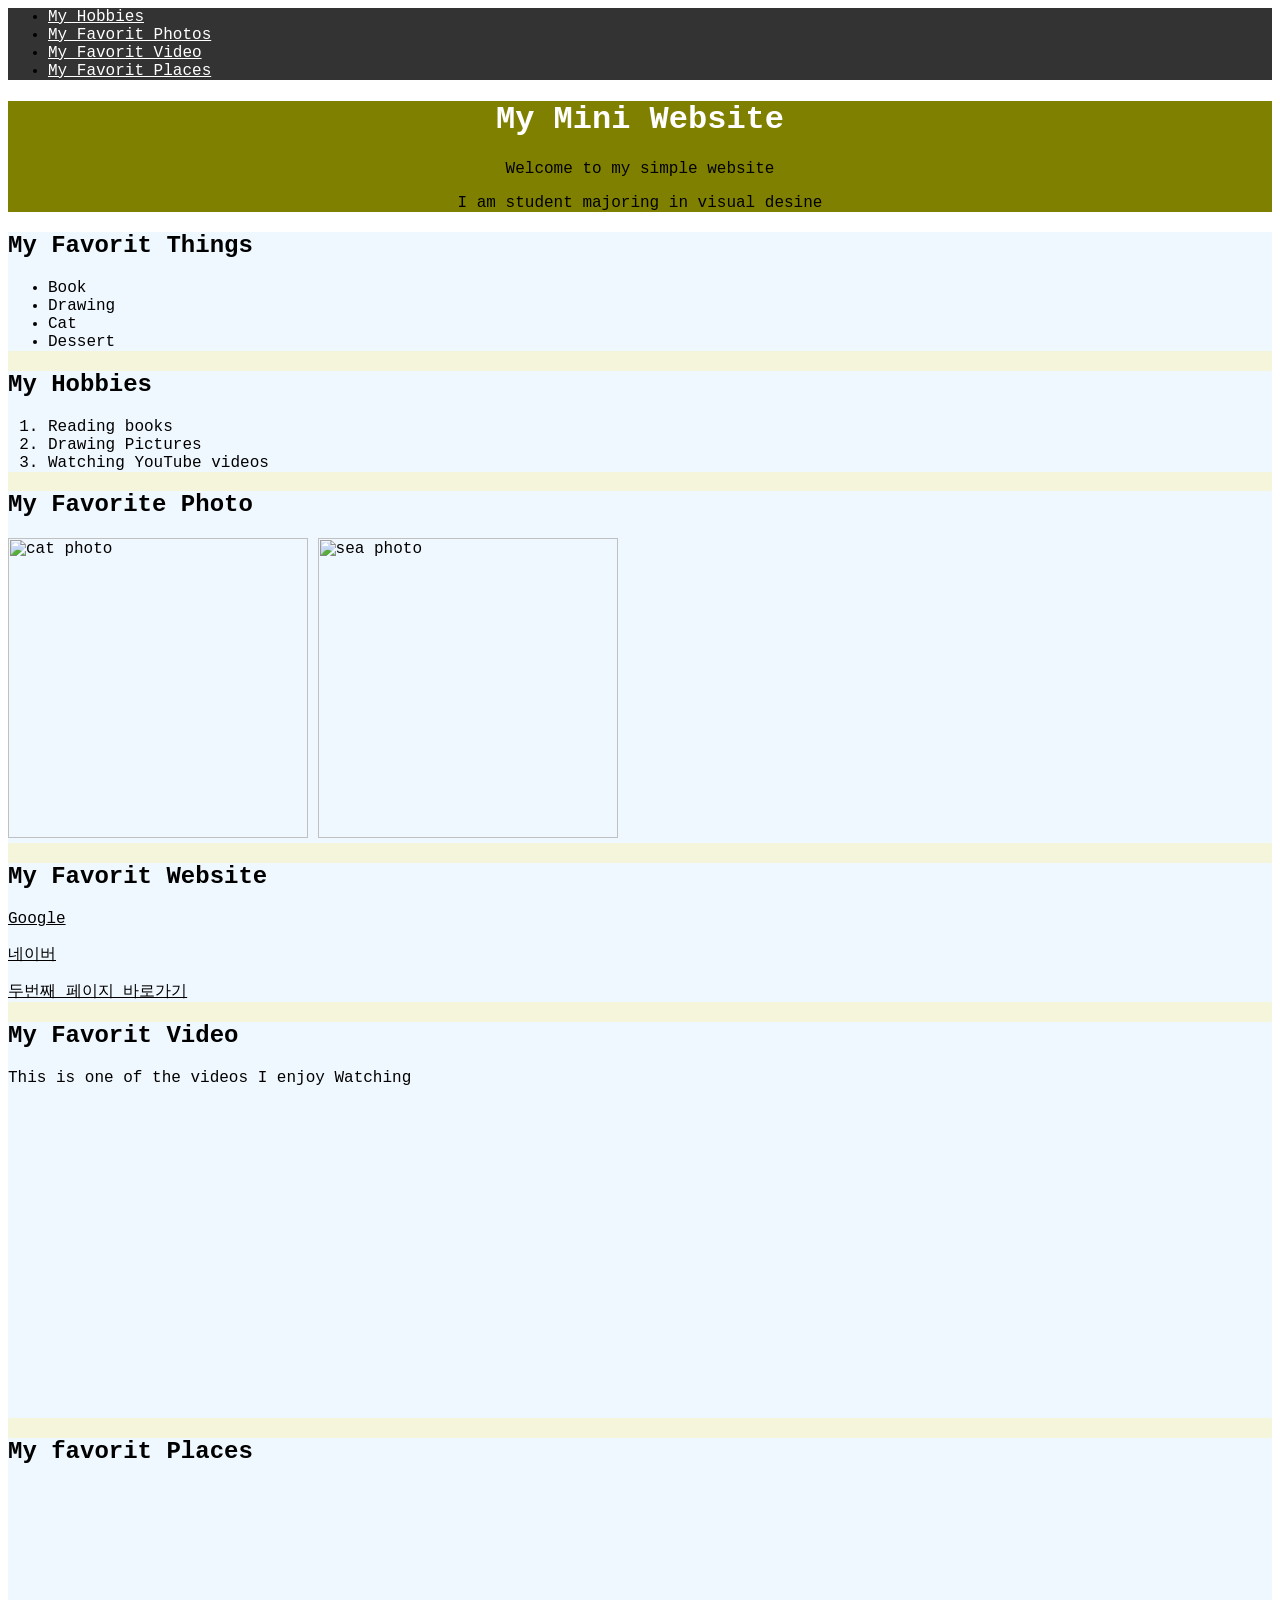
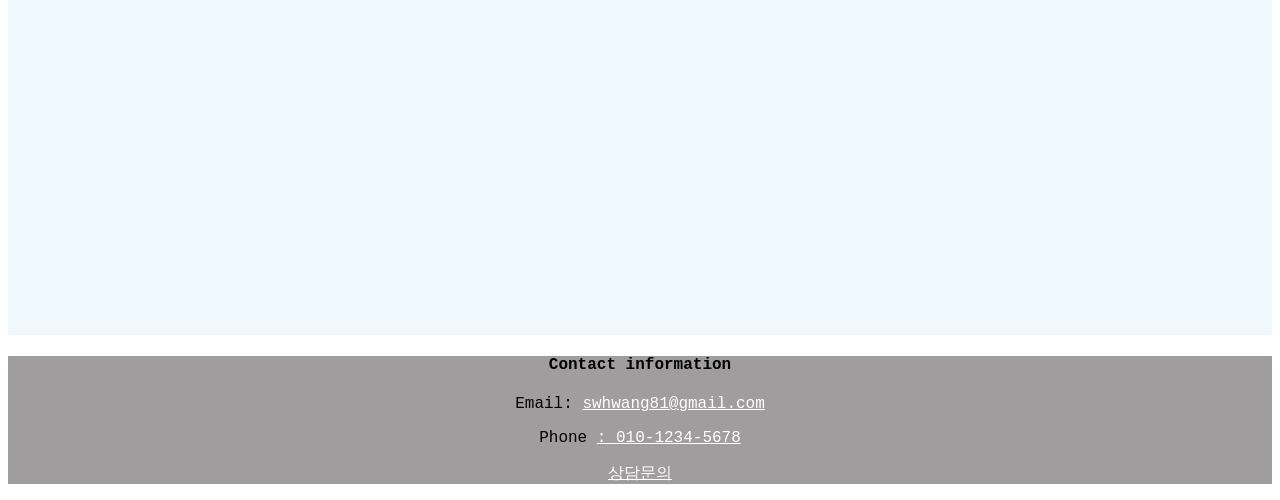
==== index.html @ 8080201d "Add files via upload" ====
<html>
    <head>
       <meta carset="utf-8">
       <title>My Mini Website</title>
       <link rel="stylesheet" href="style.css">
    
  </head>  
    <body>
<nav>
<ul>
  <li><a href="#hobby">My Hobbies</a></li>
  <li><a href="#photo">My Favorit Photos</a></li>
  <li><a href="#video">My Favorit Video</a></li>
  <li><a href="#place">My Favorit Places</a></li>
  </ul>
</nav>

<header>
      <h1>My Mini Website</h1>
      <p>Welcome to my simple website</p>
      <p>I am student majoring in visual desine</p>
</header>

<section>
  <article>
      <h2>My Favorit Things</h2>
      <ul>
        <li>Book</li>
        <li>Drawing</li>
        <li>Cat</li>
        <li>Dessert</li>
      </ul>
   </article>
   <article>
      <h2 id="hobby">My Hobbies</h2>
      <ol>
        <li>Reading books</li>
        <li>Drawing Pictures</li>
        <li>Watching YouTube videos</li>
      </ol>
   </article>
   <article>
      <h2 id="photo">My Favorite Photo</h2>
      <img src="images/cat/cat.jpg" width="300" alt="cat photo">
      <img src="sea.jpg" width="300" alt="sea photo">
     </article>

     <article>
      <h2>My Favorit Website</h2>
     <p> <a href="https://www.google.com/" target="_blank" style="color: #000000;">Google</a></p>
     <p> <a href="https://www.naver.com/" target="_blank" style="color: #000000;">네이버</a></p>
     <p> <a href="paga2.html" target="_blank" style="color: #000000;"> 두번째 페이지 바로가기 </a></p>
    </article>
    
    <article>
<h2 id="video">My Favorit Video </h2>
<p> This is one of the videos I enjoy Watching </p>
<iframe width="560" height="315" src="https://www.youtube.com/embed/oRscgsyiM8g?si=QsPyr2kkI1Cc04Ep" title="YouTube video player" frameborder="0" allow="accelerometer; autoplay; clipboard-write; encrypted-media; gyroscope; picture-in-picture; web-share" referrerpolicy="strict-origin-when-cross-origin" allowfullscreen></iframe>
</article>

<article>
<h2 id="place">My favorit Places</h2>
<iframe src="https://www.google.com/maps/embed?pb=!1m18!1m12!1m3!1d3258.2358694405157!2d128.89860257558252!3d35.250387372729406!2m3!1f0!2f0!3f0!3m2!1i1024!2i768!4f13.1!3m3!1m2!1s0x3568b8acfc25b357%3A0xc3d01c491a811dee!2z7J247KCc64yA7ZWZ6rWQIOq5gO2VtOy6oO2NvOyKpA!5e0!3m2!1sko!2skr!4v1774449583729!5m2!1sko!2skr" width="600" height="450" style="border:0;" allowfullscreen="" loading="lazy" referrerpolicy="no-referrer-when-downgrade"></iframe>
</article>
</section>

<footer>
<h4>Contact information</h4>
<p>Email: <a href= "mailto:swhwang81@gmail.com">swhwang81@gmail.com</a></p>
<p>Phone <a href="tel:010-1234-5678">: 010-1234-5678</a></p>
<p><a href="paga2.html" target="blank">상담문의</a></p>
</footer>

</body>
</html>
---- style.css ----
nav{
      background-color: #333;

      }

      header{

        background-color: olive;
        text-align: center;
      }
      section{
  background-color: beige;
      }

      footer{
        background-color: #9f9d9d;
        text-align: center;
      }

      article{
        background-color: aliceblue;
      }

      a{
      color: #ffffff;
      }

      h1{
        color: white;
      }

     *{
        font-family: 'Courier New', Courier, monospace;
        
     }
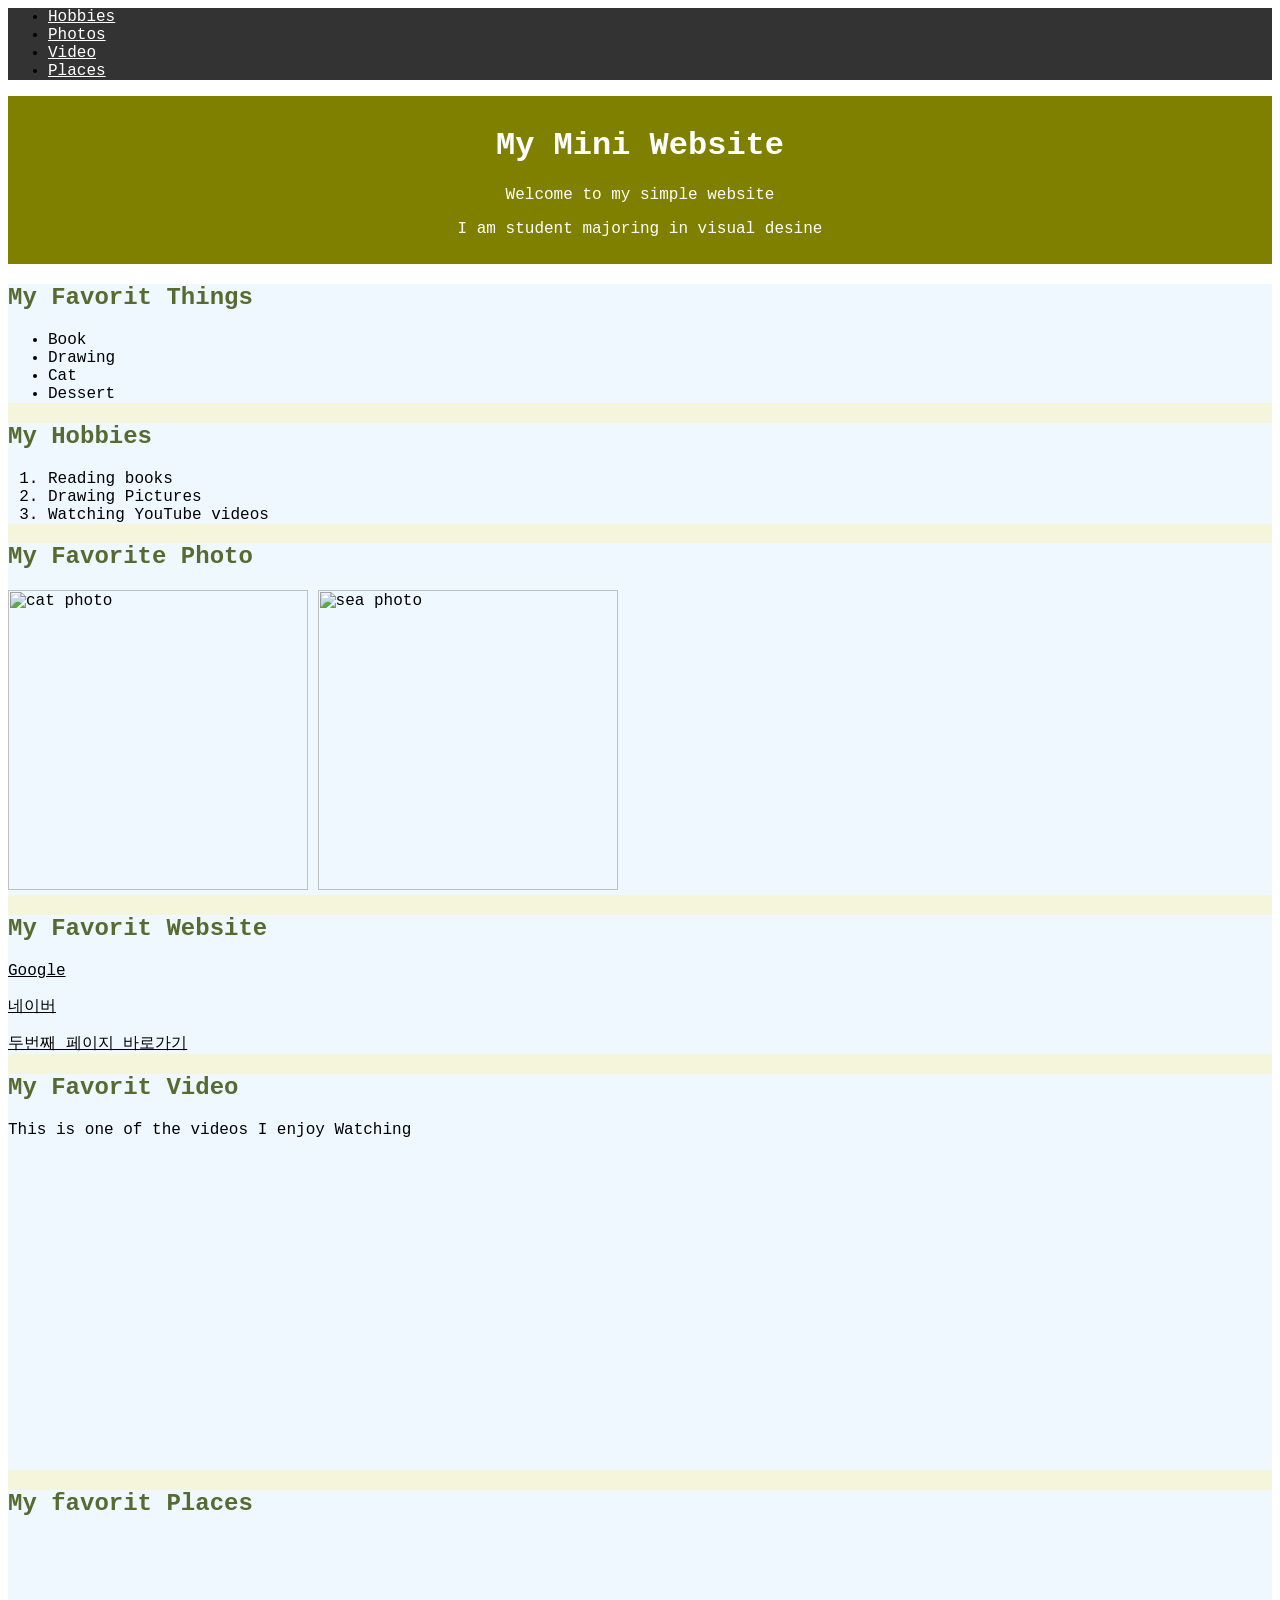
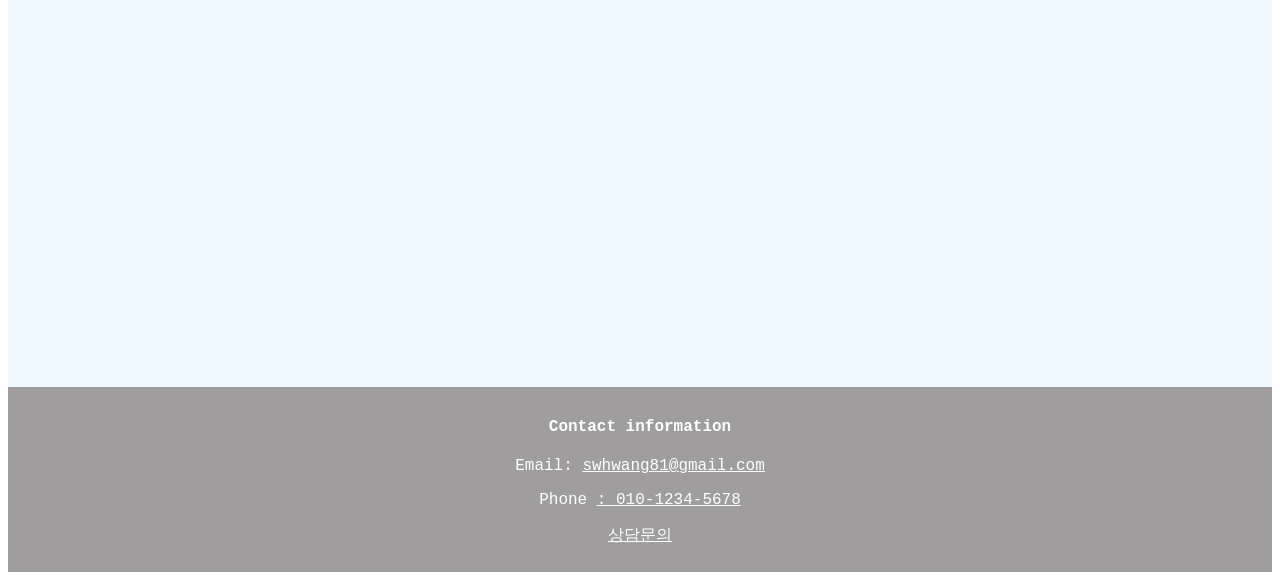
==== commit 37cbcd01: "Add files via upload" ====
--- a/index.html
+++ b/index.html
@@ -8,10 +8,10 @@
     <body>
 <nav>
 <ul>
-  <li><a href="#hobby">My Hobbies</a></li>
-  <li><a href="#photo">My Favorit Photos</a></li>
-  <li><a href="#video">My Favorit Video</a></li>
-  <li><a href="#place">My Favorit Places</a></li>
+  <li><a href="#hobby">Hobbies</a></li>
+  <li><a href="#photo"> Photos</a></li>
+  <li><a href="#video"> Video</a></li>
+  <li><a href="#place">Places</a></li>
   </ul>
 </nav>
 
@@ -39,6 +39,7 @@
         <li>Watching YouTube videos</li>
       </ol>
    </article>
+   
    <article>
       <h2 id="photo">My Favorite Photo</h2>
       <img src="images/cat/cat.jpg" width="300" alt="cat photo">
@@ -52,7 +53,7 @@
      <p> <a href="paga2.html" target="_blank" style="color: #000000;"> 두번째 페이지 바로가기 </a></p>
     </article>
     
-    <article>
+<article>
 <h2 id="video">My Favorit Video </h2>
 <p> This is one of the videos I enjoy Watching </p>
 <iframe width="560" height="315" src="https://www.youtube.com/embed/oRscgsyiM8g?si=QsPyr2kkI1Cc04Ep" title="YouTube video player" frameborder="0" allow="accelerometer; autoplay; clipboard-write; encrypted-media; gyroscope; picture-in-picture; web-share" referrerpolicy="strict-origin-when-cross-origin" allowfullscreen></iframe>
@@ -66,9 +67,9 @@
 
 <footer>
 <h4>Contact information</h4>
-<p>Email: <a href= "mailto:swhwang81@gmail.com">swhwang81@gmail.com</a></p>
-<p>Phone <a href="tel:010-1234-5678">: 010-1234-5678</a></p>
-<p><a href="paga2.html" target="blank">상담문의</a></p>
+<p class="foot-p">Email: <a href= "mailto:swhwang81@gmail.com">swhwang81@gmail.com</a></p>
+<p class="foot-p">Phone <a href="tel:010-1234-5678">: 010-1234-5678</a></p>
+<p class="foot-p"><a href="paga2.html" target="blank">상담문의</a></p>
 </footer>
 
 </body>
--- a/style.css
+++ b/style.css
@@ -1,3 +1,8 @@
+     *{
+        font-family: 'Courier New', Courier, monospace;
+        
+     }
+
 nav{
       background-color: #333;
 
@@ -7,14 +12,17 @@
 
         background-color: olive;
         text-align: center;
+        padding: 10px;
       }
+      
       section{
-  background-color: beige;
+      background-color: beige;
       }
 
       footer{
         background-color: #9f9d9d;
         text-align: center;
+        padding: 10px;
       }
 
       article{
@@ -28,12 +36,26 @@
       h1{
         color: white;
       }
+      
+      h2{
+        color: darkolivegreen;
+      }
 
-     *{
-        font-family: 'Courier New', Courier, monospace;
-        
-     }
+      h4{
+        color: white;
+      }
+
+       .foot-p{
+        color: white;
+      }
+
+      header p{
+        color: white;
+      }
 
 
 
 
+
+
+
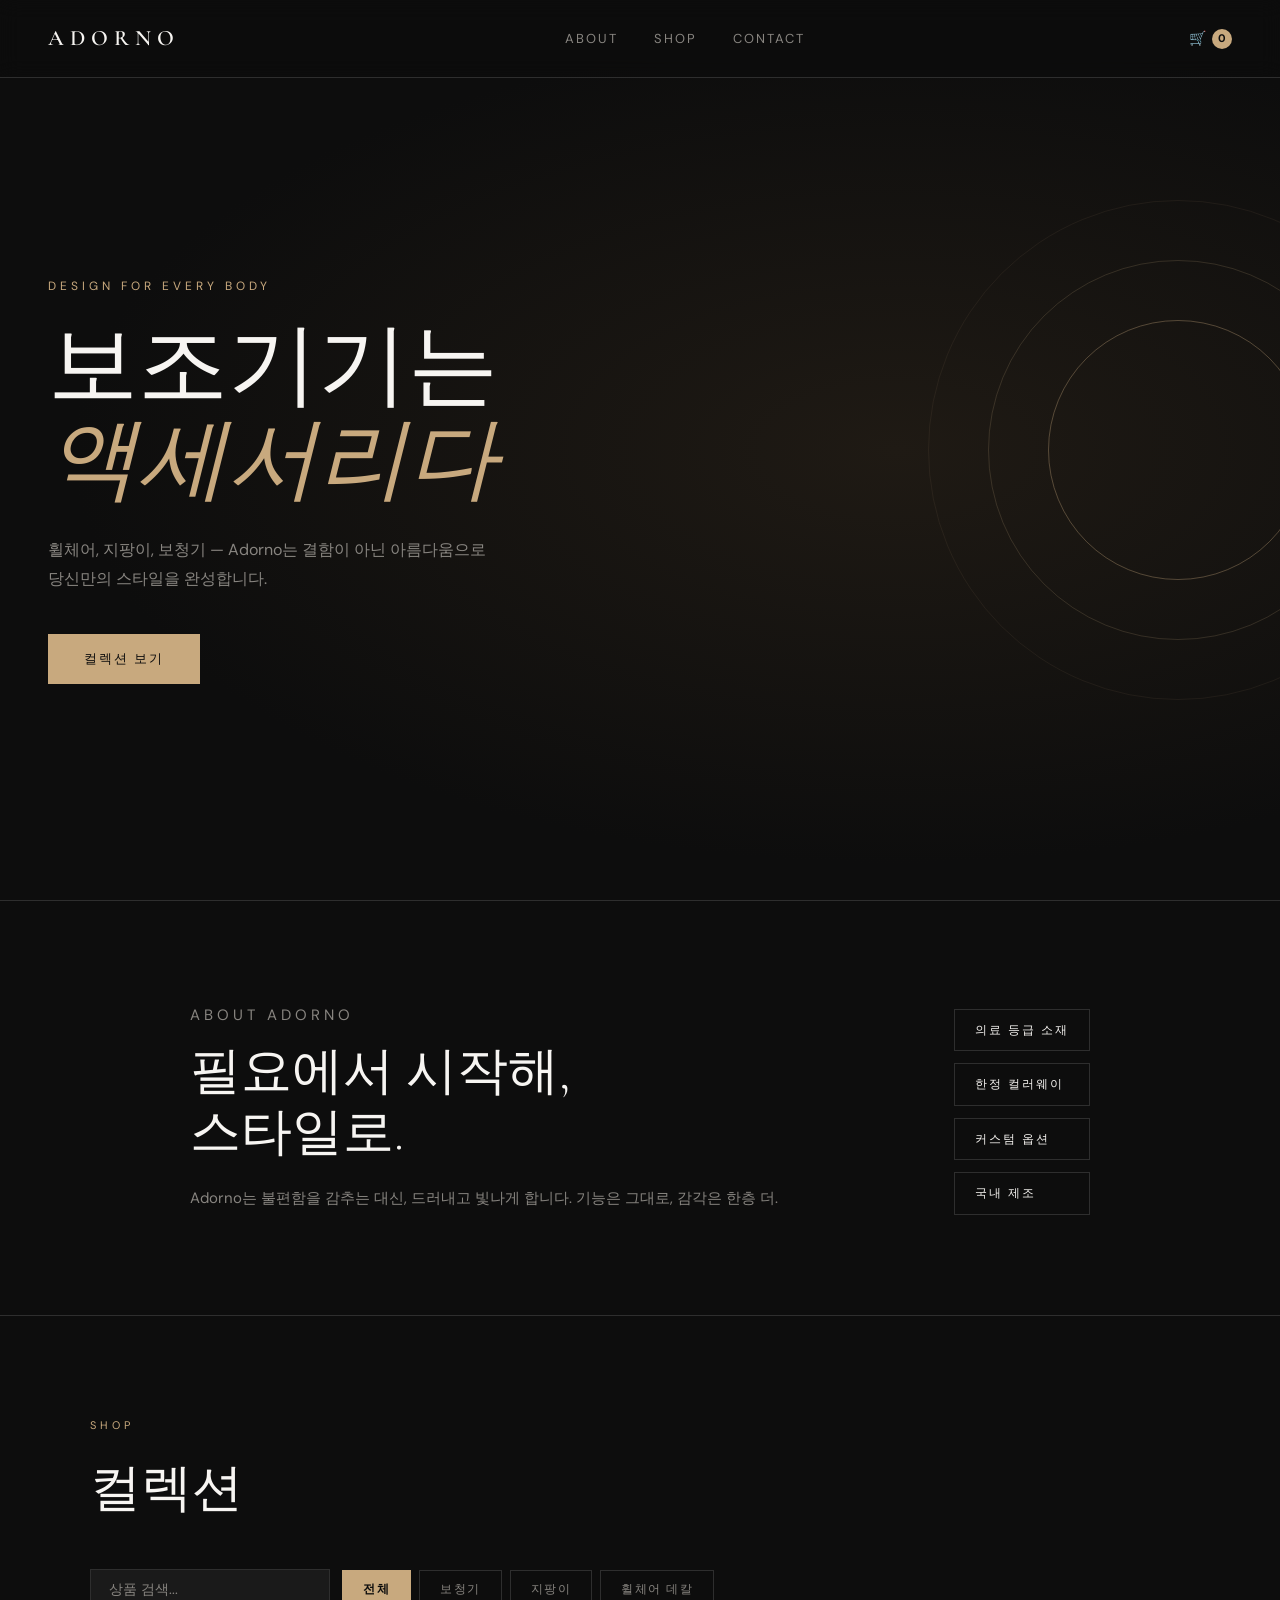
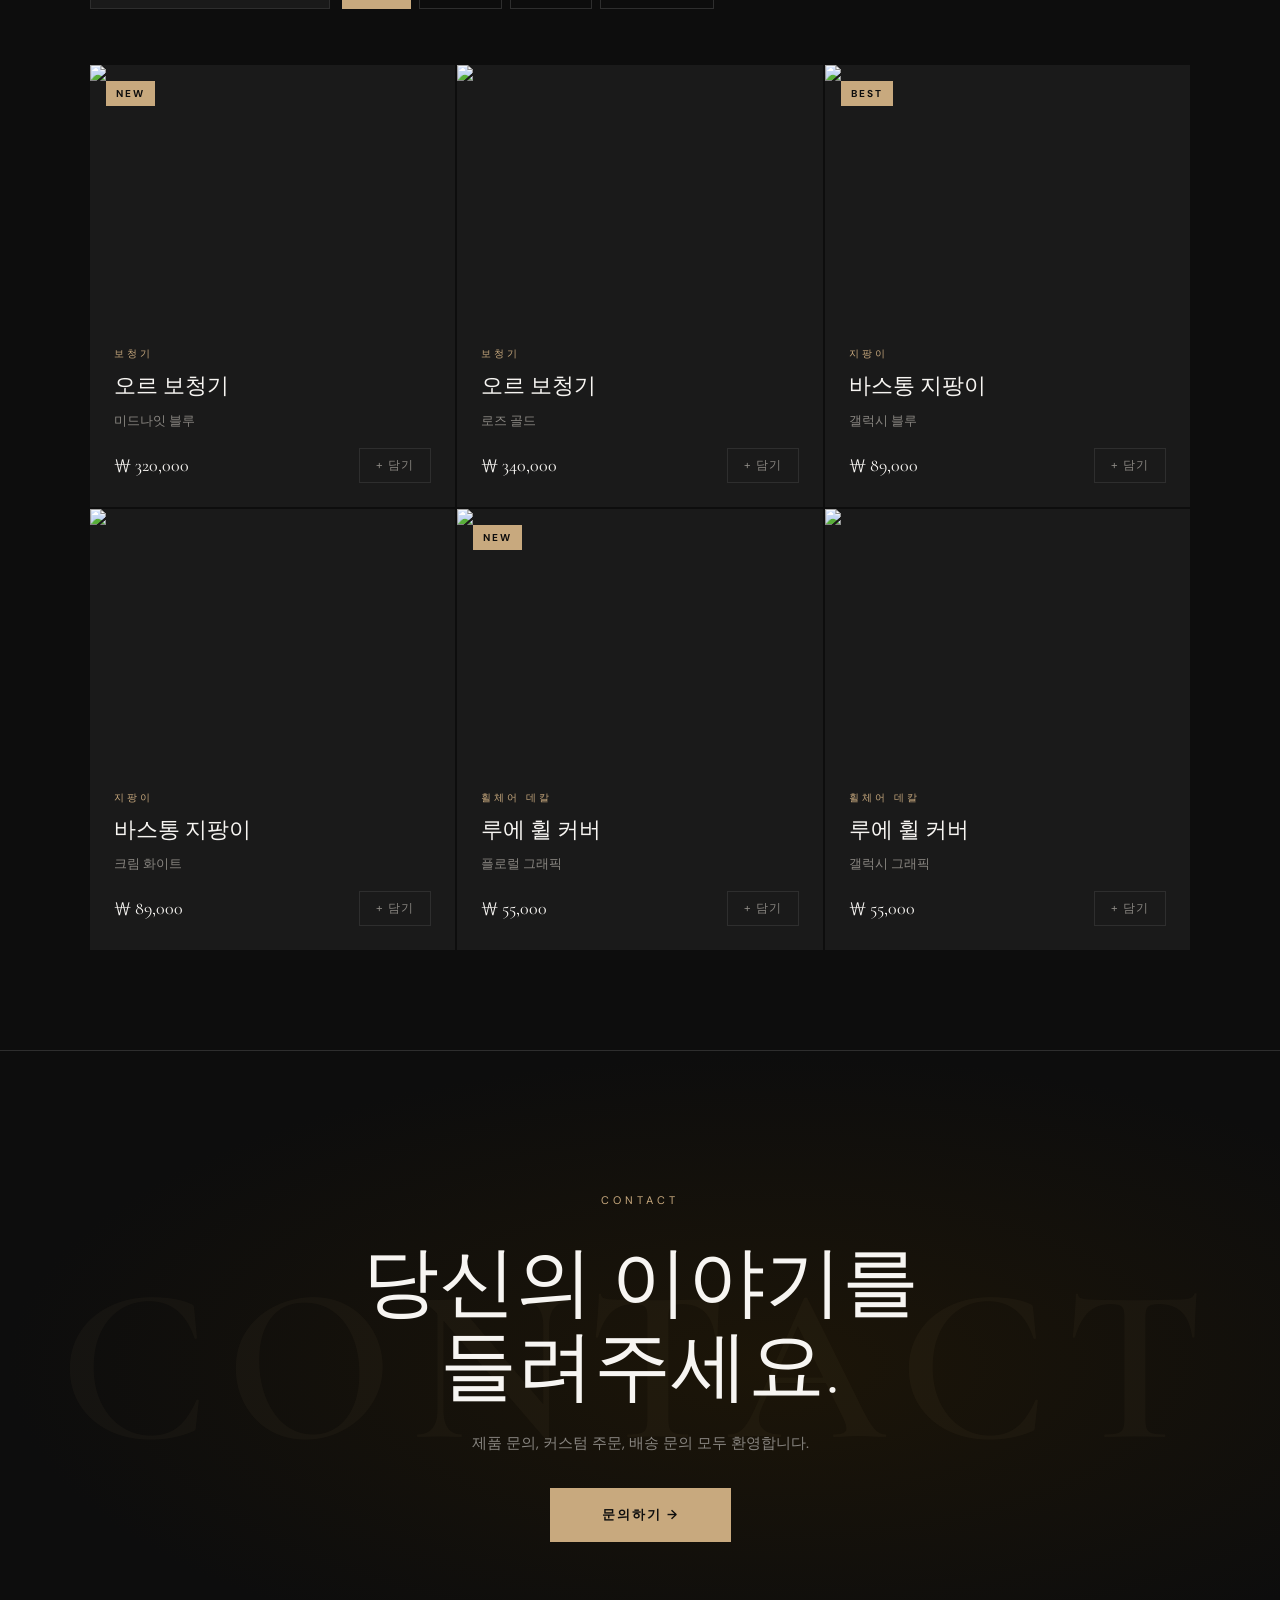
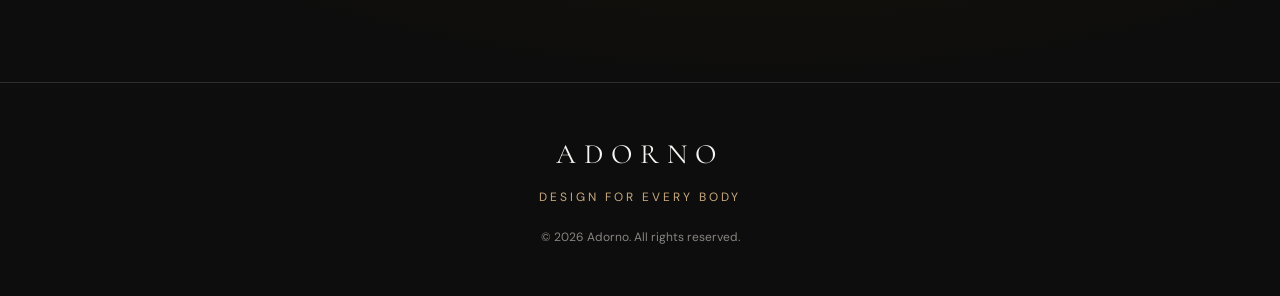
==== commit 2895f09c: "Add files via upload" ====
--- a/index.html
+++ b/index.html
@@ -1,76 +1,242 @@
-<html>
-    <head>
-       <meta carset="utf-8">
-       <title>My Mini Website</title>
-       <link rel="stylesheet" href="style.css">
-    
-  </head>  
-    <body>
-<nav>
-<ul>
-  <li><a href="#hobby">Hobbies</a></li>
-  <li><a href="#photo"> Photos</a></li>
-  <li><a href="#video"> Video</a></li>
-  <li><a href="#place">Places</a></li>
-  </ul>
-</nav>
-
-<header>
-      <h1>My Mini Website</h1>
-      <p>Welcome to my simple website</p>
-      <p>I am student majoring in visual desine</p>
-</header>
-
-<section>
-  <article>
-      <h2>My Favorit Things</h2>
-      <ul>
-        <li>Book</li>
-        <li>Drawing</li>
-        <li>Cat</li>
-        <li>Dessert</li>
-      </ul>
-   </article>
-   <article>
-      <h2 id="hobby">My Hobbies</h2>
-      <ol>
-        <li>Reading books</li>
-        <li>Drawing Pictures</li>
-        <li>Watching YouTube videos</li>
-      </ol>
-   </article>
-   
-   <article>
-      <h2 id="photo">My Favorite Photo</h2>
-      <img src="images/cat/cat.jpg" width="300" alt="cat photo">
-      <img src="sea.jpg" width="300" alt="sea photo">
-     </article>
-
-     <article>
-      <h2>My Favorit Website</h2>
-     <p> <a href="https://www.google.com/" target="_blank" style="color: #000000;">Google</a></p>
-     <p> <a href="https://www.naver.com/" target="_blank" style="color: #000000;">네이버</a></p>
-     <p> <a href="paga2.html" target="_blank" style="color: #000000;"> 두번째 페이지 바로가기 </a></p>
-    </article>
-    
-<article>
-<h2 id="video">My Favorit Video </h2>
-<p> This is one of the videos I enjoy Watching </p>
-<iframe width="560" height="315" src="https://www.youtube.com/embed/oRscgsyiM8g?si=QsPyr2kkI1Cc04Ep" title="YouTube video player" frameborder="0" allow="accelerometer; autoplay; clipboard-write; encrypted-media; gyroscope; picture-in-picture; web-share" referrerpolicy="strict-origin-when-cross-origin" allowfullscreen></iframe>
-</article>
-
-<article>
-<h2 id="place">My favorit Places</h2>
-<iframe src="https://www.google.com/maps/embed?pb=!1m18!1m12!1m3!1d3258.2358694405157!2d128.89860257558252!3d35.250387372729406!2m3!1f0!2f0!3f0!3m2!1i1024!2i768!4f13.1!3m3!1m2!1s0x3568b8acfc25b357%3A0xc3d01c491a811dee!2z7J247KCc64yA7ZWZ6rWQIOq5gO2VtOy6oO2NvOyKpA!5e0!3m2!1sko!2skr!4v1774449583729!5m2!1sko!2skr" width="600" height="450" style="border:0;" allowfullscreen="" loading="lazy" referrerpolicy="no-referrer-when-downgrade"></iframe>
-</article>
-</section>
-
-<footer>
-<h4>Contact information</h4>
-<p class="foot-p">Email: <a href= "mailto:swhwang81@gmail.com">swhwang81@gmail.com</a></p>
-<p class="foot-p">Phone <a href="tel:010-1234-5678">: 010-1234-5678</a></p>
-<p class="foot-p"><a href="paga2.html" target="blank">상담문의</a></p>
-</footer>
-
-</body>
+<!DOCTYPE html>
+<html lang="ko">
+<head>
+  <meta charset="UTF-8">
+  <meta name="viewport" content="width=device-width, initial-scale=1.0">
+  <title>Adorno — 보조기기를 액세서리처럼</title>
+  <link rel="stylesheet" href="style.css">
+  <link href="https://fonts.googleapis.com/css2?family=Cormorant+Garamond:wght@300;400;600&family=DM+Sans:wght@300;400;500&display=swap" rel="stylesheet">
+</head>
+<body>
+
+  <nav>
+    <div class="logo">ADORNO</div>
+    <ul>
+      <li><a href="#about">About</a></li>
+      <li><a href="#catalog">Shop</a></li>
+      <li><a href="#contact">Contact</a></li>
+    </ul>
+    <div class="nav-right">
+      <a href="cart.html" class="cart-icon">
+        🛒 <span class="cart-count" id="cartCount">0</span>
+      </a>
+    </div>
+  </nav>
+
+  <header class="hero">
+    <div class="hero-inner">
+      <p class="hero-eyebrow">Design for every body</p>
+      <h1>보조기기는<br><em>액세서리다</em></h1>
+      <p class="hero-desc">휠체어, 지팡이, 보청기 — Adorno는 결함이 아닌 아름다움으로 <br>당신만의 스타일을 완성합니다.</p>
+      <a href="#catalog" class="btn-primary">컬렉션 보기</a>
+    </div>
+    <div class="hero-deco">
+      <div class="deco-ring ring1"></div>
+      <div class="deco-ring ring2"></div>
+      <div class="deco-ring ring3"></div>
+    </div>
+  </header>
+
+  <section id="about" class="about-section">
+    <div class="about-inner">
+      <div class="about-text">
+        <p class="section-label">About Adorno</p>
+        <h2>필요에서 시작해,<br>스타일로.</h2>
+        <p>Adorno는 불편함을 감추는 대신, 드러내고 빛나게 합니다. 기능은 그대로, 감각은 한층 더.</p>
+      </div>
+      <div class="about-tags">
+        <span>의료 등급 소재</span>
+        <span>한정 컬러웨이</span>
+        <span>커스텀 옵션</span>
+        <span>국내 제조</span>
+      </div>
+    </div>
+  </section>
+
+  <section id="catalog" class="catalog-section">
+    <div class="catalog-header">
+      <p class="section-label">Shop</p>
+      <h2>컬렉션</h2>
+      <div class="filter-bar">
+        <input type="text" id="searchInput" placeholder="상품 검색..." oninput="filterProducts()">
+        <div class="filter-btns">
+          <button class="filter-btn active" onclick="filterCategory('all', this)">전체</button>
+          <button class="filter-btn" onclick="filterCategory('hearing', this)">보청기</button>
+          <button class="filter-btn" onclick="filterCategory('cane', this)">지팡이</button>
+          <button class="filter-btn" onclick="filterCategory('wheel', this)">휠체어 데칼</button>
+        </div>
+      </div>
+    </div>
+
+    <div class="product-grid" id="productGrid">
+      <div class="product-card" data-category="hearing" data-name="오르 보청기 — 미드나잇 블루">
+        <a href="product-hearing.html">
+          <div class="product-img hearing-img">
+            <span class="product-badge">NEW</span>
+            <img src="https://asoy0qm7q4hmbc0m.public.blob.vercel-storage.com/thumbnails/Gemini_Generated_Image_nmhgxxnmhgxxnmhg.png" alt="오르 보청기 미드나잇 블루">
+          </div>
+        </a>
+        <div class="product-info">
+          <p class="product-cat">보청기</p>
+          <h3>오르 보청기</h3>
+          <p class="product-color">미드나잇 블루</p>
+          <div class="product-footer">
+            <span class="product-price">₩ 320,000</span>
+            <button class="add-cart" onclick="addToCart('오르 보청기 — 미드나잇 블루', 320000)">+ 담기</button>
+          </div>
+        </div>
+      </div>
+
+      <div class="product-card" data-category="hearing" data-name="오르 보청기 — 로즈 골드">
+        <a href="product-hearing.html?color=rose">
+          <div class="product-img hearing-img rose">
+            <img src="https://asoy0qm7q4hmbc0m.public.blob.vercel-storage.com/thumbnails/Gemini_Generated_Image_bklqavbklqavbklq%20%281%29.png" alt="오르 보청기 로즈 골드">
+          </div>
+        </a>
+        <div class="product-info">
+          <p class="product-cat">보청기</p>
+          <h3>오르 보청기</h3>
+          <p class="product-color">로즈 골드</p>
+          <div class="product-footer">
+            <span class="product-price">₩ 340,000</span>
+            <button class="add-cart" onclick="addToCart('오르 보청기 — 로즈 골드', 340000)">+ 담기</button>
+          </div>
+        </div>
+      </div>
+
+      <div class="product-card" data-category="cane" data-name="바스통 지팡이 — 갤럭시 블루">
+        <a href="product-cane.html">
+          <div class="product-img cane-img">
+            <span class="product-badge">BEST</span>
+            <img src="https://asoy0qm7q4hmbc0m.public.blob.vercel-storage.com/thumbnails/Gemini_Generated_Image_gf7p1jgf7p1jgf7p.png" alt="바스통 지팡이 매트 블랙">
+          </div>
+        </a>
+        <div class="product-info">
+          <p class="product-cat">지팡이</p>
+          <h3>바스통 지팡이</h3>
+          <p class="product-color">갤럭시 블루</p>
+          <div class="product-footer">
+            <span class="product-price">₩ 89,000</span>
+            <button class="add-cart" onclick="addToCart('바스통 지팡이 — 갤럭시 블루', 89000)">+ 담기</button>
+          </div>
+        </div>
+      </div>
+
+      <div class="product-card" data-category="cane" data-name="바스통 지팡이 — 크림 화이트">
+        <a href="product-cane.html?color=cream">
+          <div class="product-img cane-img cream">
+            <img src="https://asoy0qm7q4hmbc0m.public.blob.vercel-storage.com/thumbnails/Gemini_Generated_Image_cyutprcyutprcyut.png" alt="바스통 지팡이 크림 화이트">
+          </div>
+        </a>
+        <div class="product-info">
+          <p class="product-cat">지팡이</p>
+          <h3>바스통 지팡이</h3>
+          <p class="product-color">크림 화이트</p>
+          <div class="product-footer">
+            <span class="product-price">₩ 89,000</span>
+            <button class="add-cart" onclick="addToCart('바스통 지팡이 — 크림 화이트', 89000)">+ 담기</button>
+          </div>
+        </div>
+      </div>
+
+      <div class="product-card" data-category="wheel" data-name="루에 휠 커버 — 플로럴 그래픽">
+        <a href="product-wheel.html">
+          <div class="product-img wheel-img">
+            <span class="product-badge">NEW</span>
+            <img src="https://asoy0qm7q4hmbc0m.public.blob.vercel-storage.com/thumbnails/Gemini_Generated_Image_xxsa38xxsa38xxsa.png" alt="루에 휠 커버 플로럴 그래픽">
+          </div>
+        </a>
+        <div class="product-info">
+          <p class="product-cat">휠체어 데칼</p>
+          <h3>루에 휠 커버</h3>
+          <p class="product-color">플로럴 그래픽</p>
+          <div class="product-footer">
+            <span class="product-price">₩ 55,000</span>
+            <button class="add-cart" onclick="addToCart('루에 휠 커버 — 플로럴 그래픽', 55000)">+ 담기</button>
+          </div>
+        </div>
+      </div>
+
+      <div class="product-card" data-category="wheel" data-name="루에 휠 커버 — 갤럭시 그래픽">
+        <a href="product-wheel.html?pattern=mono">
+          <div class="product-img wheel-img mono">
+            <img src="https://asoy0qm7q4hmbc0m.public.blob.vercel-storage.com/thumbnails/Gemini_Generated_Image_boyueaboyueaboyu.png" alt="루에 휠 커버 모노 스트라이프">
+          </div>
+        </a>
+        <div class="product-info">
+          <p class="product-cat">휠체어 데칼</p>
+          <h3>루에 휠 커버</h3>
+          <p class="product-color">갤럭시 그래픽</p>
+          <div class="product-footer">
+            <span class="product-price">₩ 55,000</span>
+            <button class="add-cart" onclick="addToCart('루에 휠 커버 — 갤럭시 그래픽', 55000)">+ 담기</button>
+          </div>
+        </div>
+      </div>
+
+    </div>
+  </section>
+
+  <section id="contact" class="contact-banner">
+    <div class="contact-banner-inner">
+      <p class="section-label">Contact</p>
+      <h2>당신의 이야기를<br>들려주세요.</h2>
+      <p class="contact-banner-sub">제품 문의, 커스텀 주문, 배송 문의 모두 환영합니다.</p>
+      <a href="contact.html" class="btn-contact">문의하기 →</a>
+    </div>
+  </section>
+
+  <footer>
+    <div class="footer-inner">
+      <p class="footer-logo">ADORNO</p>
+      <p class="footer-sub">Design for every body</p>
+      <p class="footer-copy">© 2026 Adorno. All rights reserved.</p>
+    </div>
+  </footer>
+
+  <div class="toast" id="toast">장바구니에 추가되었습니다 ✓</div>
+
+  <script>
+    let cart = JSON.parse(sessionStorage.getItem('adornoCart') || '[]');
+
+    function updateCartCount() {
+      document.getElementById('cartCount').textContent = cart.reduce((sum, i) => sum + i.qty, 0);
+    }
+
+    function addToCart(name, price) {
+      const existing = cart.find(i => i.name === name);
+      if (existing) existing.qty++;
+      else cart.push({ name, price, qty: 1 });
+      sessionStorage.setItem('adornoCart', JSON.stringify(cart));
+      updateCartCount();
+      showToast();
+    }
+
+    function showToast() {
+      const t = document.getElementById('toast');
+      t.classList.add('show');
+      setTimeout(() => t.classList.remove('show'), 2000);
+    }
+
+    let currentCategory = 'all';
+
+    function filterCategory(cat, btn) {
+      currentCategory = cat;
+      document.querySelectorAll('.filter-btn').forEach(b => b.classList.remove('active'));
+      btn.classList.add('active');
+      filterProducts();
+    }
+
+    function filterProducts() {
+      const query = document.getElementById('searchInput').value.toLowerCase();
+      document.querySelectorAll('.product-card').forEach(card => {
+        const matchCat = currentCategory === 'all' || card.dataset.category === currentCategory;
+        const matchSearch = card.dataset.name.toLowerCase().includes(query);
+        card.style.display = (matchCat && matchSearch) ? '' : 'none';
+      });
+    }
+
+    updateCartCount();
+  </script>
+</body>
 </html>
--- a/style.css
+++ b/style.css
@@ -1,61 +1,668 @@
-     *{
-        font-family: 'Courier New', Courier, monospace;
-        
-     }
-
-nav{
-      background-color: #333;
-
-      }
-
-      header{
-
-        background-color: olive;
-        text-align: center;
-        padding: 10px;
-      }
-      
-      section{
-      background-color: beige;
-      }
-
-      footer{
-        background-color: #9f9d9d;
-        text-align: center;
-        padding: 10px;
-      }
-
-      article{
-        background-color: aliceblue;
-      }
-
-      a{
-      color: #ffffff;
-      }
-
-      h1{
-        color: white;
-      }
-      
-      h2{
-        color: darkolivegreen;
-      }
-
-      h4{
-        color: white;
-      }
-
-       .foot-p{
-        color: white;
-      }
-
-      header p{
-        color: white;
-      }
-
-
-
-
-
-
-
+/* ===========================
+   ADORNO — Global Styles
+   =========================== */
+*, *::before, *::after {
+  box-sizing: border-box;
+  margin: 0;
+  padding: 0;
+}
+
+:root {
+  --black:   #0d0d0d;
+  --white:   #f7f5f2;
+  --accent:  #c8a97e;   /* warm gold */
+  --muted:   #888580;
+  --surface: #1a1a1a;
+  --border:  #2e2e2e;
+  --font-display: 'Cormorant Garamond', Georgia, serif;
+  --font-body:    'DM Sans', Arial, sans-serif;
+}
+
+html { scroll-behavior: smooth; }
+
+body {
+  background-color: var(--black);
+  color: var(--white);
+  font-family: var(--font-body);
+  font-size: 15px;
+  line-height: 1.7;
+}
+
+/* ===========================
+   NAV
+   =========================== */
+nav {
+  position: fixed;
+  top: 0; left: 0;
+  width: 100%;
+  z-index: 1000;
+  display: flex;
+  align-items: center;
+  justify-content: space-between;
+  padding: 20px 48px;
+  background-color: rgba(13,13,13,0.92);
+  backdrop-filter: blur(10px);
+  border-bottom: 1px solid var(--border);
+}
+
+.logo {
+  font-family: var(--font-display);
+  font-size: 22px;
+  font-weight: 600;
+  letter-spacing: 6px;
+  color: var(--white);
+}
+
+nav ul {
+  list-style: none;
+  display: flex;
+  gap: 36px;
+}
+
+nav ul li a {
+  text-decoration: none;
+  color: var(--muted);
+  font-size: 13px;
+  letter-spacing: 2px;
+  text-transform: uppercase;
+  transition: color 0.2s;
+}
+
+nav ul li a:hover { color: var(--white); }
+
+.nav-right .cart-icon {
+  text-decoration: none;
+  color: var(--white);
+  font-size: 14px;
+  display: flex;
+  align-items: center;
+  gap: 6px;
+}
+
+.cart-count {
+  background: var(--accent);
+  color: var(--black);
+  border-radius: 50%;
+  width: 20px; height: 20px;
+  display: inline-flex;
+  align-items: center;
+  justify-content: center;
+  font-size: 11px;
+  font-weight: 700;
+}
+
+/* ===========================
+   HERO
+   =========================== */
+.hero {
+  min-height: 100vh;
+  display: flex;
+  align-items: center;
+  padding: 140px 48px 80px;
+  position: relative;
+  overflow: hidden;
+  background: radial-gradient(ellipse at 70% 50%, #1f1a14 0%, var(--black) 65%);
+}
+
+.hero-inner {
+  position: relative;
+  z-index: 2;
+  max-width: 640px;
+}
+
+.hero-eyebrow {
+  font-family: var(--font-body);
+  font-size: 12px;
+  letter-spacing: 4px;
+  text-transform: uppercase;
+  color: var(--accent);
+  margin-bottom: 24px;
+}
+
+.hero h1 {
+  font-family: var(--font-display);
+  font-size: clamp(52px, 7vw, 96px);
+  font-weight: 300;
+  line-height: 1.05;
+  margin-bottom: 28px;
+  color: var(--white);
+}
+
+.hero h1 em {
+  font-style: italic;
+  color: var(--accent);
+}
+
+.hero-desc {
+  font-size: 16px;
+  color: var(--muted);
+  max-width: 480px;
+  margin-bottom: 40px;
+  line-height: 1.8;
+}
+
+.btn-primary {
+  display: inline-block;
+  padding: 14px 36px;
+  background: var(--accent);
+  color: var(--black);
+  text-decoration: none;
+  font-size: 13px;
+  letter-spacing: 2px;
+  text-transform: uppercase;
+  font-weight: 500;
+  border-radius: 0;
+  transition: background 0.2s, transform 0.2s;
+}
+
+.btn-primary:hover {
+  background: var(--white);
+  transform: translateY(-2px);
+}
+
+/* 데코 링 — 시그니처 요소 */
+.hero-deco {
+  position: absolute;
+  right: 8%;
+  top: 50%;
+  transform: translateY(-50%);
+  z-index: 1;
+}
+
+.deco-ring {
+  border-radius: 50%;
+  border: 1px solid;
+  position: absolute;
+  top: 50%; left: 50%;
+  transform: translate(-50%, -50%);
+  animation: pulse-ring 6s ease-in-out infinite;
+}
+
+.ring1 { width: 260px; height: 260px; border-color: rgba(200,169,126,0.35); animation-delay: 0s; }
+.ring2 { width: 380px; height: 380px; border-color: rgba(200,169,126,0.18); animation-delay: 1.5s; }
+.ring3 { width: 500px; height: 500px; border-color: rgba(200,169,126,0.08); animation-delay: 3s; }
+
+@keyframes pulse-ring {
+  0%, 100% { opacity: 1; transform: translate(-50%, -50%) scale(1); }
+  50% { opacity: 0.5; transform: translate(-50%, -50%) scale(1.04); }
+}
+
+/* ===========================
+   SECTION COMMON
+   =========================== */
+.section-label {
+  font-size: 11px;
+  letter-spacing: 4px;
+  text-transform: uppercase;
+  color: var(--accent);
+  margin-bottom: 12px;
+}
+
+/* ===========================
+   ABOUT
+   =========================== */
+.about-section {
+  padding: 100px 48px;
+  border-top: 1px solid var(--border);
+}
+
+.about-inner {
+  max-width: 900px;
+  margin: 0 auto;
+  display: flex;
+  gap: 80px;
+  align-items: flex-start;
+  flex-wrap: wrap;
+}
+
+.about-text { flex: 1; min-width: 280px; }
+
+.about-text h2 {
+  font-family: var(--font-display);
+  font-size: clamp(32px, 4vw, 52px);
+  font-weight: 300;
+  line-height: 1.2;
+  margin-bottom: 20px;
+  color: var(--white);
+}
+
+.about-text p {
+  color: var(--muted);
+  font-size: 15px;
+  line-height: 1.9;
+}
+
+.about-tags {
+  display: flex;
+  flex-direction: column;
+  gap: 12px;
+  padding-top: 8px;
+}
+
+.about-tags span {
+  font-size: 12px;
+  letter-spacing: 2px;
+  text-transform: uppercase;
+  color: var(--white);
+  padding: 10px 20px;
+  border: 1px solid var(--border);
+  display: inline-block;
+  transition: border-color 0.2s, color 0.2s;
+}
+
+.about-tags span:hover {
+  border-color: var(--accent);
+  color: var(--accent);
+}
+
+/* ===========================
+   CATALOG
+   =========================== */
+.catalog-section {
+  padding: 100px 48px;
+  border-top: 1px solid var(--border);
+}
+
+.catalog-header {
+  max-width: 1100px;
+  margin: 0 auto 56px;
+}
+
+.catalog-header h2 {
+  font-family: var(--font-display);
+  font-size: clamp(36px, 4vw, 56px);
+  font-weight: 300;
+  margin-bottom: 36px;
+}
+
+/* 필터 바 */
+.filter-bar {
+  display: flex;
+  flex-wrap: wrap;
+  gap: 12px;
+  align-items: center;
+}
+
+.filter-bar input {
+  padding: 10px 18px;
+  background: var(--surface);
+  border: 1px solid var(--border);
+  color: var(--white);
+  font-family: var(--font-body);
+  font-size: 14px;
+  border-radius: 0;
+  width: 240px;
+  outline: none;
+  transition: border-color 0.2s;
+}
+
+.filter-bar input:focus { border-color: var(--accent); }
+.filter-bar input::placeholder { color: var(--muted); }
+
+.filter-btns { display: flex; gap: 8px; flex-wrap: wrap; }
+
+.filter-btn {
+  padding: 10px 20px;
+  background: transparent;
+  border: 1px solid var(--border);
+  color: var(--muted);
+  font-family: var(--font-body);
+  font-size: 12px;
+  letter-spacing: 1.5px;
+  text-transform: uppercase;
+  cursor: pointer;
+  transition: all 0.2s;
+}
+
+.filter-btn:hover { border-color: var(--white); color: var(--white); }
+.filter-btn.active { background: var(--accent); border-color: var(--accent); color: var(--black); font-weight: 600; }
+
+/* 상품 그리드 */
+.product-grid {
+  max-width: 1100px;
+  margin: 0 auto;
+  display: grid;
+  grid-template-columns: repeat(auto-fill, minmax(300px, 1fr));
+  gap: 2px;
+}
+
+.product-card {
+  background: var(--surface);
+  transition: background 0.2s;
+  cursor: pointer;
+}
+
+.product-card:hover { background: #222; }
+
+.product-img {
+  height: 260px;
+  display: flex;
+  align-items: center;
+  justify-content: center;
+  position: relative;
+  overflow: hidden;
+}
+
+/* 상품별 컬러 */
+.hearing-img        { background: linear-gradient(135deg, #1a1a2e, #2d2640); }
+.hearing-img.rose   { background: linear-gradient(135deg, #2e1a1a, #403040); }
+.cane-img           { background: linear-gradient(135deg, #1a1a1a, #2a2a2a); }
+.cane-img.cream     { background: linear-gradient(135deg, #2a2620, #3a3630); }
+.wheel-img          { background: linear-gradient(135deg, #1a2a1a, #203820); }
+.wheel-img.mono     { background: linear-gradient(135deg, #1e1e1e, #303030); }
+
+.product-visual {
+  font-size: 64px;
+  color: rgba(200,169,126,0.4);
+  user-select: none;
+}
+
+.product-badge {
+  position: absolute;
+  top: 16px; left: 16px;
+  background: var(--accent);
+  color: var(--black);
+  font-size: 10px;
+  font-weight: 700;
+  letter-spacing: 2px;
+  padding: 4px 10px;
+}
+
+.product-info {
+  padding: 20px 24px 24px;
+}
+
+.product-cat {
+  font-size: 10px;
+  letter-spacing: 3px;
+  text-transform: uppercase;
+  color: var(--accent);
+  margin-bottom: 6px;
+}
+
+.product-info h3 {
+  font-family: var(--font-display);
+  font-size: 22px;
+  font-weight: 400;
+  color: var(--white);
+  margin-bottom: 4px;
+}
+
+.product-color {
+  font-size: 13px;
+  color: var(--muted);
+  margin-bottom: 16px;
+}
+
+.product-footer {
+  display: flex;
+  align-items: center;
+  justify-content: space-between;
+}
+
+.product-price {
+  font-family: var(--font-display);
+  font-size: 18px;
+  color: var(--white);
+}
+
+.add-cart {
+  background: transparent;
+  border: 1px solid var(--border);
+  color: var(--muted);
+  font-family: var(--font-body);
+  font-size: 12px;
+  letter-spacing: 1px;
+  padding: 8px 16px;
+  cursor: pointer;
+  transition: all 0.2s;
+}
+
+.add-cart:hover {
+  border-color: var(--accent);
+  color: var(--accent);
+}
+
+/* ===========================
+   CONTACT BANNER (메인용)
+   =========================== */
+.contact-banner {
+  border-top: 1px solid var(--border);
+  background: radial-gradient(ellipse at 60% 50%, #1c1508 0%, var(--black) 70%);
+  padding: 140px 48px;
+  text-align: center;
+  position: relative;
+  overflow: hidden;
+}
+
+.contact-banner::before {
+  content: 'CONTACT';
+  position: absolute;
+  top: 50%;
+  left: 50%;
+  transform: translate(-50%, -50%);
+  font-family: var(--font-display);
+  font-size: clamp(80px, 18vw, 220px);
+  font-weight: 600;
+  color: rgba(200,169,126,0.04);
+  white-space: nowrap;
+  pointer-events: none;
+  letter-spacing: 16px;
+  user-select: none;
+}
+
+.contact-banner-inner {
+  position: relative;
+  z-index: 2;
+  display: flex;
+  flex-direction: column;
+  align-items: center;
+  gap: 20px;
+}
+
+.contact-banner-inner h2 {
+  font-family: var(--font-display);
+  font-size: clamp(40px, 6vw, 80px);
+  font-weight: 300;
+  line-height: 1.1;
+  color: var(--white);
+}
+
+.contact-banner-sub {
+  font-size: 15px;
+  color: var(--muted);
+  margin-bottom: 12px;
+}
+
+.btn-contact {
+  display: inline-block;
+  padding: 16px 52px;
+  background: var(--accent);
+  color: var(--black);
+  text-decoration: none;
+  font-size: 13px;
+  letter-spacing: 2px;
+  text-transform: uppercase;
+  font-weight: 600;
+  transition: background 0.2s, transform 0.2s;
+}
+
+.btn-contact:hover {
+  background: var(--white);
+  transform: translateY(-2px);
+}
+
+@media (max-width: 768px) {
+  .contact-banner { padding: 100px 20px; }
+}
+
+/* ===========================
+   CONTACT PAGE (전체 — contact.html용)
+   =========================== */
+.contact-section {
+  padding: 100px 48px;
+  border-top: 1px solid var(--border);
+  max-width: 700px;
+  margin: 0 auto;
+}
+
+.contact-section h2 {
+  font-family: var(--font-display);
+  font-size: clamp(32px, 4vw, 52px);
+  font-weight: 300;
+  margin-bottom: 40px;
+}
+
+.contact-form label {
+  display: block;
+  font-size: 11px;
+  letter-spacing: 3px;
+  text-transform: uppercase;
+  color: var(--muted);
+  margin-top: 24px;
+  margin-bottom: 8px;
+}
+
+.contact-form input,
+.contact-form select,
+.contact-form textarea {
+  width: 100%;
+  padding: 14px 16px;
+  background: var(--surface);
+  border: 1px solid var(--border);
+  color: var(--white);
+  font-family: var(--font-body);
+  font-size: 15px;
+  border-radius: 0;
+  outline: none;
+  transition: border-color 0.2s;
+  appearance: none;
+}
+
+.contact-form input:focus,
+.contact-form select:focus,
+.contact-form textarea:focus {
+  border-color: var(--accent);
+}
+
+.contact-form input::placeholder,
+.contact-form textarea::placeholder { color: var(--muted); }
+
+.contact-form select option { background: var(--surface); }
+
+.contact-form input[type="submit"] {
+  margin-top: 32px;
+  background: var(--accent);
+  color: var(--black);
+  border: none;
+  font-size: 13px;
+  letter-spacing: 2px;
+  text-transform: uppercase;
+  font-weight: 600;
+  width: auto;
+  padding: 16px 48px;
+  cursor: pointer;
+  transition: background 0.2s, transform 0.2s;
+}
+
+.contact-form input[type="submit"]:hover {
+  background: var(--white);
+  transform: translateY(-2px);
+}
+
+/* ===========================
+   FOOTER
+   =========================== */
+footer {
+  border-top: 1px solid var(--border);
+  padding: 48px;
+  text-align: center;
+}
+
+.footer-logo {
+  font-family: var(--font-display);
+  font-size: 28px;
+  letter-spacing: 8px;
+  color: var(--white);
+  margin-bottom: 8px;
+}
+
+.footer-sub {
+  font-size: 12px;
+  letter-spacing: 3px;
+  text-transform: uppercase;
+  color: var(--accent);
+  margin-bottom: 20px;
+}
+
+.footer-copy {
+  font-size: 12px;
+  color: var(--muted);
+}
+
+/* ===========================
+   TOAST
+   =========================== */
+.toast {
+  position: fixed;
+  bottom: 32px;
+  left: 50%;
+  transform: translateX(-50%) translateY(20px);
+  background: var(--accent);
+  color: var(--black);
+  padding: 12px 28px;
+  font-size: 13px;
+  font-weight: 600;
+  letter-spacing: 1px;
+  opacity: 0;
+  pointer-events: none;
+  transition: opacity 0.3s, transform 0.3s;
+  z-index: 9999;
+}
+
+.toast.show {
+  opacity: 1;
+  transform: translateX(-50%) translateY(0);
+}
+
+/* ===========================
+   RESPONSIVE
+   =========================== */
+@media (max-width: 768px) {
+  nav { padding: 16px 20px; }
+  nav ul { gap: 18px; }
+  .hero { padding: 120px 20px 60px; }
+  .hero-deco { display: none; }
+  .about-section,
+  .catalog-section,
+  .contact-section { padding: 60px 20px; }
+  .about-inner { gap: 40px; }
+  .product-grid { grid-template-columns: 1fr 1fr; gap: 1px; }
+  footer { padding: 40px 20px; }
+}
+
+@media (max-width: 480px) {
+  .product-grid { grid-template-columns: 1fr; }
+  .filter-bar { flex-direction: column; align-items: flex-start; }
+  .filter-bar input { width: 100%; }
+}
+
+/* ===========================
+   추가된 이미지 공통 스타일 (크기 자동 조절)
+   =========================== */
+.main-img img, 
+.thumb img, 
+.product-img img, 
+.pattern-preview img {
+  width: 100%;
+  height: 100%;
+  object-fit: cover; /* 이미지가 영역에 맞게 꽉 차도록 비율을 자동 조절 */
+  display: block;
+}
+
+/* 기존 배경색/기호가 이미지와 겹치지 않게 숨김 처리 */
+.main-img, .thumb, .product-img, .pattern-preview {
+  background: none !important; 
+  color: transparent !important;  
+  font-size: 0 !important;
+}
